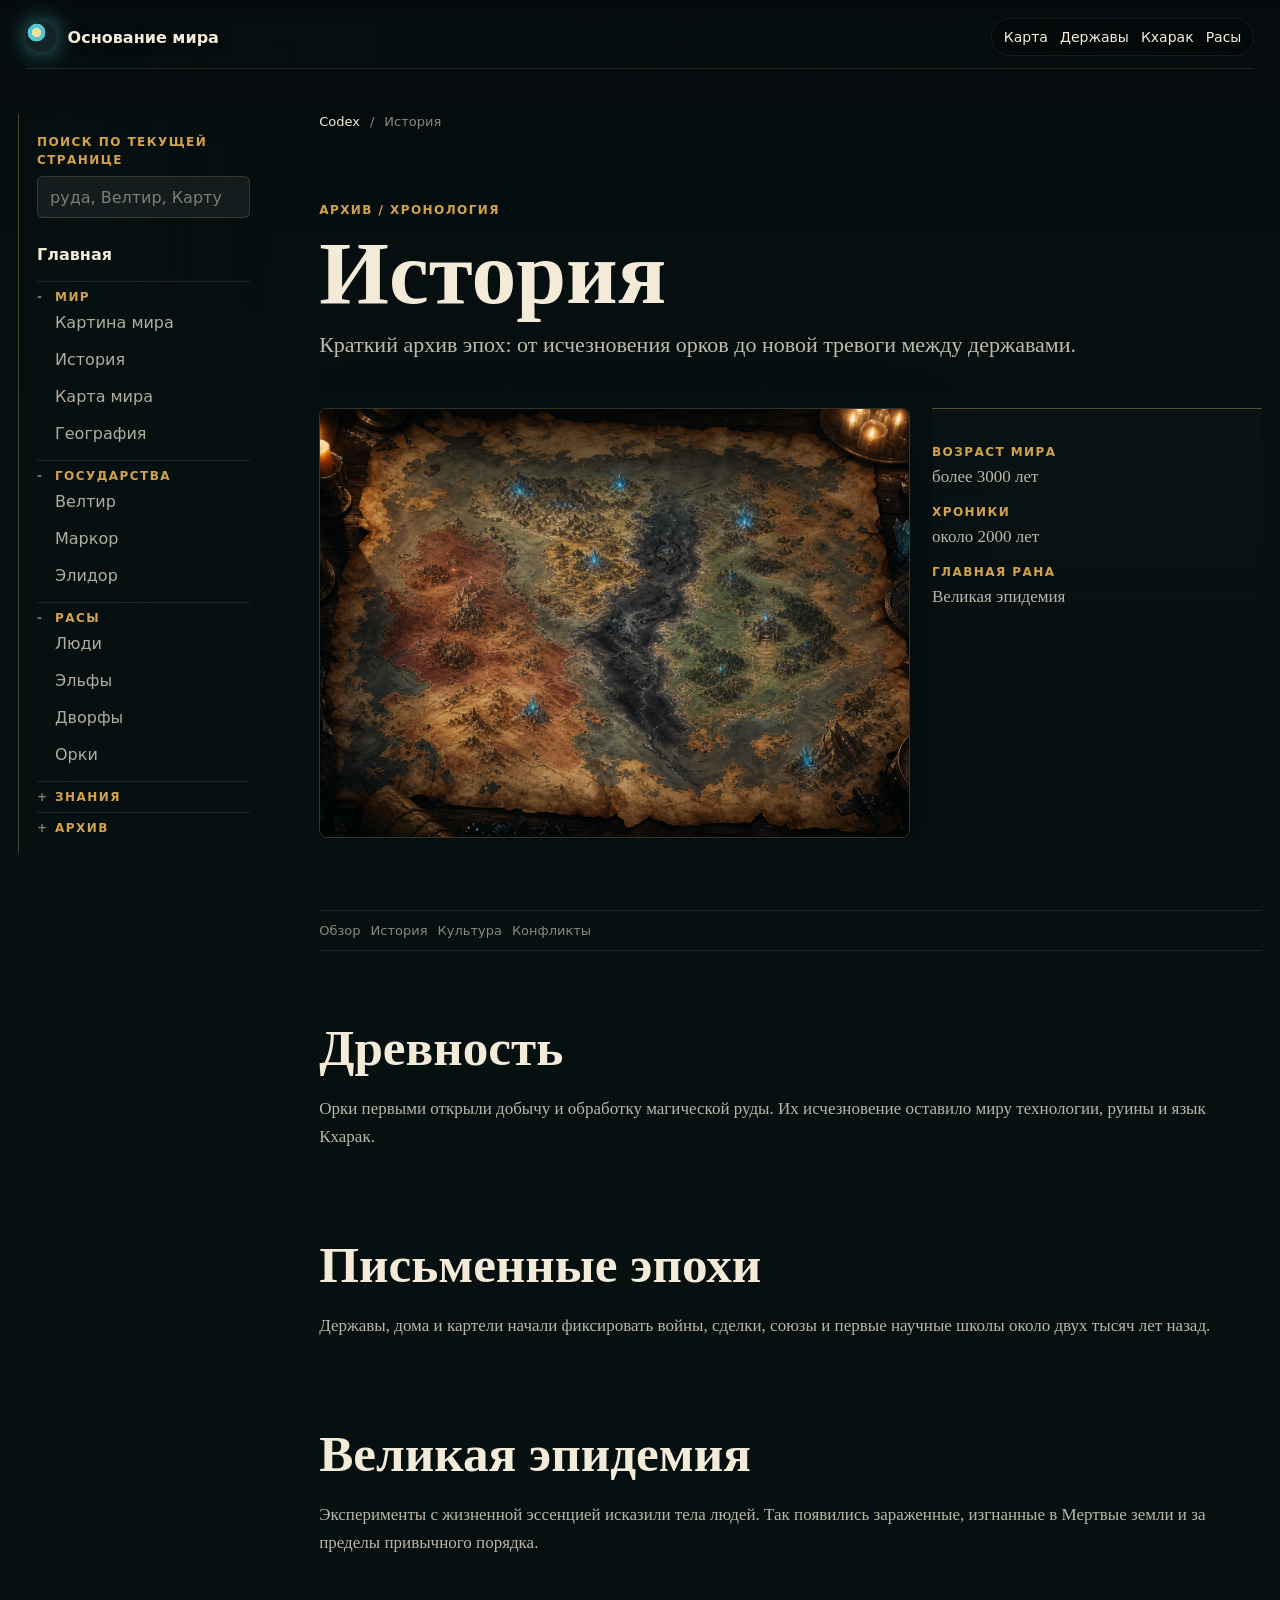
==== history.html @ fd7444ca "2 версия" ====
﻿<!doctype html>
<html lang="ru">
  <head>
    <meta charset="utf-8" />
    <meta name="viewport" content="width=device-width, initial-scale=1" />
    <title>История | Основание мира</title>
    <link rel="stylesheet" href="styles.css?v=8" />
  </head>
  <body class="article-page">
    <header class="article-top" id="top">
      <nav class="topbar article-topbar" aria-label="Главная навигация">
        <a class="brand" href="index.html#top" aria-label="Основание мира"><span class="brand-mark"></span><span>Основание мира</span></a>
        <div class="topbar-actions"><a href="index.html#atlas">Карта</a><a href="state-veltir.html">Державы</a><a href="kharak.html">Кхарак</a><a href="index.html#races">Расы</a></div>
      </nav>
    </header>
    <main class="page-layout article-layout">
      <aside class="sidebar" aria-label="Дерево Codex">
  <label class="search-label" for="wikiSearch">Поиск по текущей странице</label>
  <input id="wikiSearch" class="search" type="search" placeholder="руда, Велтир, Картур..." />
  <nav class="side-nav codex-tree">
    <a class="codex-home" href="index.html#top">Главная</a>
    <details open>
      <summary>Мир</summary>
      <a href="index.html#world">Картина мира</a>
      <a href="history.html">История</a>
      <a href="map.html">Карта мира</a>
      <a href="index.html#geography">География</a>
    </details>
    <details open>
      <summary>Государства</summary>
      <a href="state-veltir.html">Велтир</a>
      <a href="state-markor.html">Маркор</a>
      <a href="state-elidor.html">Элидор</a>
    </details>
    <details open>
      <summary>Расы</summary>
      <a href="race-human.html">Люди</a>
      <a href="race-elf.html">Эльфы</a>
      <a href="race-dwarf.html">Дворфы</a>
      <a href="race-orc.html">Орки</a>
    </details>
    <details>
      <summary>Знания</summary>
      <a href="magic.html">Магия</a>
      <a href="kharak.html">Язык Кхарак</a>
      <a href="kartur.html">Картур</a>
    </details>
    <details>
      <summary>Архив</summary>
      <a href="index.html#religion">Религия</a>
      <a href="index.html#tech">Технологии</a>
      <a href="index.html#rumors">Тайны мира</a>
    </details>
  </nav>
</aside>
      <article class="content codex-article searchable" data-search="История Краткий архив эпох: от исчезновения орков до новой тревоги между державами. Архив / Хронология">
        <nav class="breadcrumbs" aria-label="Хлебные крошки"><a href="index.html#top">Codex</a><span>/</span><span>История</span></nav>
        <section class="article-hero section-block" id="overview">
          <div class="article-heading">
            <p class="kicker">Архив / Хронология</p>
            <h1>История</h1>
            <p class="article-subtitle">Краткий архив эпох: от исчезновения орков до новой тревоги между державами.</p>
          </div>
          <img src="assets/hero-map.png" alt="История" />
          <aside class="article-facts" aria-label="Сводка">
            <dl><div><dt>Возраст мира</dt><dd>более 3000 лет</dd></div><div><dt>Хроники</dt><dd>около 2000 лет</dd></div><div><dt>Главная рана</dt><dd>Великая эпидемия</dd></div></dl>
          </aside>
        </section>
        <nav class="article-toc" aria-label="Содержание статьи">
          <a href="#overview">Обзор</a>
          <a href="#chronicle">История</a>
          <a href="#culture">Культура</a>
          <a href="#conflicts">Конфликты</a>
        </nav>
        <section class="section-block" id="chronicle"><h2>Древность</h2><p>Орки первыми открыли добычу и обработку магической руды. Их исчезновение оставило миру технологии, руины и язык Кхарак.</p></section><section class="section-block" id="culture"><h2>Письменные эпохи</h2><p>Державы, дома и картели начали фиксировать войны, сделки, союзы и первые научные школы около двух тысяч лет назад.</p></section><section class="section-block" id="conflicts"><h2>Великая эпидемия</h2><p>Эксперименты с жизненной эссенцией исказили тела людей. Так появились зараженные, изгнанные в Мертвые земли и за пределы привычного порядка.</p></section>
      </article>
    </main>
    <a class="back-top" href="#top" aria-label="Наверх">↑</a>
    <script src="script.js?v=8"></script>
  </body>
</html>
---- styles.css ----
﻿:root {
  --bg: #071011;
  --panel: rgba(12, 20, 21, 0.78);
  --panel-strong: rgba(18, 28, 29, 0.94);
  --ink: #f3ead8;
  --muted: #a9afa8;
  --line: rgba(226, 196, 139, 0.18);
  --gold: #d3a24c;
  --blue: #5fb7c8;
  --red: #9f3f35;
  --green: #3d7a65;
}

* { box-sizing: border-box; }

html { scroll-behavior: smooth; }

body {
  margin: 0;
  color: var(--ink);
  background:
    radial-gradient(circle at 80% 0%, rgba(95, 183, 200, 0.12), transparent 32%),
    radial-gradient(circle at 12% 20%, rgba(211, 162, 76, 0.12), transparent 28%),
    var(--bg);
  font-family: Georgia, "Times New Roman", serif;
}

a { color: inherit; text-decoration: none; }
button, input { font: inherit; }

.map-hero {
  min-height: 100vh;
  padding: 18px clamp(14px, 2vw, 28px) 28px;
  background: #050b0c;
  position: relative;
}

.topbar {
  position: absolute;
  inset: 18px clamp(14px, 2vw, 28px) auto;
  z-index: 20;
  display: flex;
  align-items: center;
  justify-content: space-between;
  gap: 20px;
  pointer-events: none;
}

.brand,
.topbar-actions {
  pointer-events: auto;
  display: flex;
  align-items: center;
  gap: 12px;
  font-family: system-ui, sans-serif;
}

.brand {
  font-weight: 850;
  text-shadow: 0 2px 12px #000;
}

.brand-mark {
  width: 30px;
  height: 30px;
  border-radius: 50%;
  background: radial-gradient(circle at 35% 35%, #f6df9f 0 16%, #52c6d4 17% 32%, #132326 33% 100%);
  box-shadow: 0 0 24px rgba(82, 198, 212, 0.65);
}

.topbar-actions {
  padding: 10px 12px;
  border: 1px solid rgba(255, 255, 255, 0.08);
  border-radius: 999px;
  background: rgba(0, 0, 0, 0.24);
  backdrop-filter: blur(14px);
  font-size: 14px;
}

.atlas-top {
  min-height: auto;
  padding-top: 58px;
}

.plain-map {
  display: block;
  width: 100%;
  height: auto;
  border-radius: 8px;
  border: 1px solid rgba(226, 196, 139, 0.22);
  box-shadow: inset 0 0 90px rgba(0, 0, 0, 0.75);
}

.page-layout {
  display: grid;
  grid-template-columns: 250px minmax(0, 1fr);
  gap: clamp(24px, 4vw, 70px);
  width: min(1500px, calc(100% - 36px));
  margin: 0 auto;
  padding: 48px 0 72px;
}

.sidebar {
  position: sticky;
  top: 18px;
  align-self: start;
  padding: 18px;
  border-left: 1px solid rgba(226, 196, 139, 0.28);
  background: linear-gradient(90deg, rgba(7, 16, 17, 0.88), rgba(7, 16, 17, 0.34));
  backdrop-filter: blur(12px);
  z-index: 10;
}

.search-label,
.kicker,
.faction-name,
dt {
  color: var(--gold);
  font-family: system-ui, sans-serif;
  font-size: 12px;
  font-weight: 850;
  letter-spacing: 0.12em;
  text-transform: uppercase;
}

.search {
  width: 100%;
  height: 42px;
  margin: 8px 0 18px;
  padding: 0 12px;
  border: 1px solid rgba(226, 196, 139, 0.18);
  border-radius: 6px;
  background: rgba(255, 255, 255, 0.06);
  color: var(--ink);
  font-family: system-ui, sans-serif;
}

.search::placeholder { color: rgba(243, 234, 216, 0.48); }

.side-nav {
  display: grid;
  gap: 4px;
  font-family: system-ui, sans-serif;
}

.codex-tree {
  gap: 8px;
}

.codex-tree details {
  border-top: 1px solid rgba(226, 196, 139, 0.12);
  padding-top: 8px;
}

.codex-tree summary {
  cursor: pointer;
  color: var(--gold);
  font-size: 12px;
  font-weight: 850;
  letter-spacing: 0.12em;
  list-style: none;
  text-transform: uppercase;
}

.codex-tree summary::-webkit-details-marker { display: none; }

.codex-tree summary::before {
  content: "+";
  display: inline-block;
  width: 18px;
  color: rgba(243, 234, 216, 0.5);
}

.codex-tree details[open] summary::before { content: "-"; }

.codex-tree a {
  display: block;
  margin-left: 18px;
}

.codex-tree .codex-home {
  margin-left: 0;
  color: var(--ink);
  font-weight: 750;
}

.codex-link {
  color: #f1c46d;
  border-bottom: 1px solid rgba(211, 162, 76, 0.38);
}

.side-nav a {
  padding: 9px 0;
  color: rgba(243, 234, 216, 0.72);
}

.side-nav a:hover,
.side-nav a.active {
  color: var(--ink);
}

.content {
  display: grid;
  gap: 72px;
  min-width: 0;
}

.section-block {
  scroll-margin-top: 24px;
  min-width: 0;
  overflow: hidden;
}

.section-block.is-hidden {
  display: none;
}

h2, h3, p { margin-top: 0; }

h2 {
  margin-bottom: 22px;
  font-size: clamp(38px, 5vw, 76px);
  line-height: 0.98;
  letter-spacing: 0;
}

h3 {
  margin-bottom: 10px;
  font-size: 26px;
  line-height: 1.1;
}

p, dd {
  color: rgba(243, 234, 216, 0.76);
  font-size: 17px;
  line-height: 1.65;
}

.lead-grid,
.split {
  display: grid;
  grid-template-columns: repeat(3, minmax(0, 1fr));
  gap: 18px;
}

.split { grid-template-columns: minmax(0, 1.1fr) minmax(280px, 0.9fr); }

.lead-grid article,
.rules-list article,
.note-panel,
.roots-grid span {
  border-top: 1px solid var(--line);
  padding-top: 16px;
}

.h-scroll {
  display: grid;
  grid-auto-flow: column;
  grid-auto-columns: 100%;
  gap: 18px;
  overflow-x: auto;
  overscroll-behavior-inline: contain;
  scroll-snap-type: x mandatory;
  padding: 0 0 16px;
  cursor: grab;
  user-select: none;
}

.h-scroll.is-dragging {
  cursor: grabbing;
  scroll-snap-type: none;
}

.scroll-frame {
  position: relative;
  min-width: 0;
}

.scroll-arrow {
  width: 28px;
  height: calc(100% - 22px);
  min-height: 260px;
  border: 0;
  border-radius: 8px;
  background: linear-gradient(180deg, rgba(211, 162, 76, 0.2), rgba(211, 162, 76, 0.72), rgba(211, 162, 76, 0.2));
  cursor: pointer;
  position: absolute;
  top: 0;
  z-index: 5;
  opacity: 0.72;
}

.scroll-arrow:hover {
  opacity: 1;
}

.scroll-arrow::before {
  content: "";
  width: 12px;
  height: 12px;
  border-top: 3px solid #fff1cc;
  border-left: 3px solid #fff1cc;
  position: absolute;
  top: 50%;
  left: 50%;
}

.scroll-arrow-left {
  left: -14px;
}

.scroll-arrow-left::before {
  transform: translate(-35%, -50%) rotate(-45deg);
}

.scroll-arrow-right {
  right: -14px;
}

.scroll-arrow-right::before {
  transform: translate(-65%, -50%) rotate(135deg);
}

.h-scroll::-webkit-scrollbar { height: 10px; }
.h-scroll::-webkit-scrollbar-track { background: rgba(255,255,255,.06); border-radius: 999px; }
.h-scroll::-webkit-scrollbar-thumb { background: rgba(211,162,76,.55); border-radius: 999px; }

.faction-slide {
  min-height: 560px;
  scroll-snap-align: start;
  border: 1px solid var(--line);
  border-radius: 8px;
  overflow: hidden;
  background: var(--panel);
  display: grid;
  grid-template-rows: minmax(320px, 1fr) auto;
}

.faction-slide img {
  width: 100%;
  height: 100%;
  min-height: 320px;
  object-fit: fill;
}

.slide-copy {
  padding: 24px;
}

dl {
  display: grid;
  grid-template-columns: repeat(2, minmax(0, 1fr));
  gap: 14px;
  margin: 18px 0 0;
}

dd { margin: 4px 0 0; }

.roots-grid {
  display: grid;
  grid-template-columns: repeat(2, minmax(0, 1fr));
  gap: 12px;
}

.roots-grid span {
  color: rgba(243, 234, 216, 0.74);
  font-family: system-ui, sans-serif;
}

.roots-grid b {
  display: inline-block;
  min-width: 42px;
  color: var(--gold);
}

.rules-list,
.timeline {
  display: grid;
  gap: 18px;
}

.warning { color: #e1a098; font-weight: 700; }

.timeline article {
  padding-left: 24px;
  border-left: 2px solid rgba(211, 162, 76, 0.38);
}

.timeline span {
  color: var(--gold);
  font-family: system-ui, sans-serif;
  font-size: 13px;
  font-weight: 850;
}

.race-strip {
  grid-auto-columns: 100%;
}

.race-strip article {
  min-height: 620px;
  scroll-snap-align: start;
  border: 1px solid var(--line);
  border-radius: 8px;
  background:
    linear-gradient(90deg, rgba(6, 12, 13, 0.04), rgba(6, 12, 13, 0.22)),
    var(--race-image) center / 100% 100% no-repeat,
    rgba(10, 16, 17, 0.92);
  overflow: hidden;
  position: relative;
}

.race-strip article::after {
  content: "";
  position: absolute;
  inset: 0;
  background:
    linear-gradient(90deg, transparent 0 50%, rgba(7, 16, 17, 0.32) 60%, rgba(7, 16, 17, 0.86) 100%),
    linear-gradient(0deg, rgba(0,0,0,.42), transparent 48%, rgba(0,0,0,.2));
  pointer-events: none;
}

.race-strip div {
  width: min(44%, 520px);
  min-height: 620px;
  margin-left: auto;
  padding: clamp(28px, 5vw, 54px);
  display: flex;
  flex-direction: column;
  justify-content: center;
  position: relative;
  z-index: 2;
  text-shadow: 0 2px 8px #000, 0 0 1px #000;
}

.footer {
  width: min(1500px, calc(100% - 36px));
  margin: 0 auto 34px;
  display: flex;
  justify-content: space-between;
  color: rgba(243, 234, 216, 0.52);
  font-family: system-ui, sans-serif;
}

@media (max-width: 980px) {
  .atlas-top {
    min-height: auto;
  }

  .topbar-actions,
  .unused {
    display: none;
  }

  .page-layout {
    grid-template-columns: 1fr;
    padding-top: 28px;
  }

  .sidebar {
    position: relative;
    top: auto;
    border-left: 0;
    border-top: 1px solid rgba(226, 196, 139, 0.28);
  }

  .side-nav {
    grid-template-columns: repeat(3, minmax(0, 1fr));
  }

  .lead-grid,
  .split {
    grid-template-columns: 1fr;
  }
}

@media (max-width: 560px) {
  .map-hero {
    padding: 12px;
  }

  .atlas-top {
    height: 70vh;
    min-height: 440px;
    padding-top: 48px;
  }

  .page-layout {
    width: min(100% - 24px, 1500px);
  }

  .side-nav {
    grid-template-columns: repeat(2, minmax(0, 1fr));
  }

  h2 {
    font-size: 38px;
  }

  .faction-slide {
    min-height: auto;
  }

  .race-strip article {
    min-height: 520px;
    background-size: cover;
    background-position: center;
  }

  .race-strip div {
    width: 100%;
    min-height: 520px;
    justify-content: end;
    background: linear-gradient(0deg, rgba(7, 16, 17, 0.86), transparent 68%);
  }

  .scroll-arrow {
    width: 18px;
    min-height: 220px;
  }

  dl {
    grid-template-columns: 1fr;
  }
}

.article-page {
  background:
    linear-gradient(180deg, rgba(5, 11, 12, 0.95), rgba(7, 16, 17, 1) 420px),
    var(--bg);
}

.article-top {
  min-height: 86px;
  position: relative;
}

.article-topbar {
  position: fixed;
  background: linear-gradient(90deg, rgba(7, 16, 17, 0.86), rgba(7, 16, 17, 0.28));
  backdrop-filter: blur(14px);
  border-bottom: 1px solid rgba(226, 196, 139, 0.12);
  padding-bottom: 12px;
}

.article-layout {
  padding-top: 28px;
}

.breadcrumbs,
.article-toc {
  display: flex;
  flex-wrap: wrap;
  gap: 10px;
  align-items: center;
  color: rgba(243, 234, 216, 0.56);
  font-family: system-ui, sans-serif;
  font-size: 13px;
}

.breadcrumbs a,
.article-toc a:hover {
  color: var(--ink);
}

.article-hero {
  display: grid;
  grid-template-columns: minmax(0, 1fr) 330px;
  gap: 22px;
  align-items: start;
}

.article-heading {
  grid-column: 1 / -1;
}

.article-heading h1 {
  margin: 0 0 14px;
  font-size: clamp(54px, 7vw, 112px);
  line-height: 0.9;
  letter-spacing: 0;
}

.article-subtitle {
  max-width: 760px;
  font-size: 22px;
  color: rgba(243, 234, 216, 0.78);
}

.article-hero img {
  width: 100%;
  min-height: 430px;
  max-height: 680px;
  object-fit: cover;
  border: 1px solid rgba(226, 196, 139, 0.2);
  border-radius: 8px;
  box-shadow: 0 28px 70px rgba(0, 0, 0, 0.38);
}

.article-facts {
  position: sticky;
  top: 104px;
  border-top: 1px solid rgba(226, 196, 139, 0.34);
  padding: 18px 0 0;
  background: linear-gradient(180deg, rgba(12, 20, 21, 0.64), rgba(12, 20, 21, 0.16));
}

.article-facts dl {
  grid-template-columns: 1fr;
}

.article-toc {
  position: sticky;
  top: 78px;
  z-index: 8;
  padding: 12px 0;
  border-top: 1px solid rgba(226, 196, 139, 0.12);
  border-bottom: 1px solid rgba(226, 196, 139, 0.12);
  background: rgba(7, 16, 17, 0.88);
  backdrop-filter: blur(12px);
}

.codex-article h2 {
  font-size: clamp(34px, 4vw, 58px);
}

.root-codex {
  margin-top: 12px;
}

.back-top {
  position: fixed;
  right: 22px;
  bottom: 22px;
  width: 42px;
  height: 42px;
  display: grid;
  place-items: center;
  border: 1px solid rgba(226, 196, 139, 0.28);
  border-radius: 50%;
  background: rgba(7, 16, 17, 0.84);
  color: var(--ink);
  font-family: system-ui, sans-serif;
  opacity: 0;
  pointer-events: none;
  transform: translateY(10px);
  transition: opacity .2s ease, transform .2s ease;
}

.back-top.is-visible {
  opacity: 1;
  pointer-events: auto;
  transform: translateY(0);
}

@media (max-width: 980px) {
  .article-hero {
    grid-template-columns: 1fr;
  }

  .article-facts,
  .article-toc {
    position: relative;
    top: auto;
  }
}
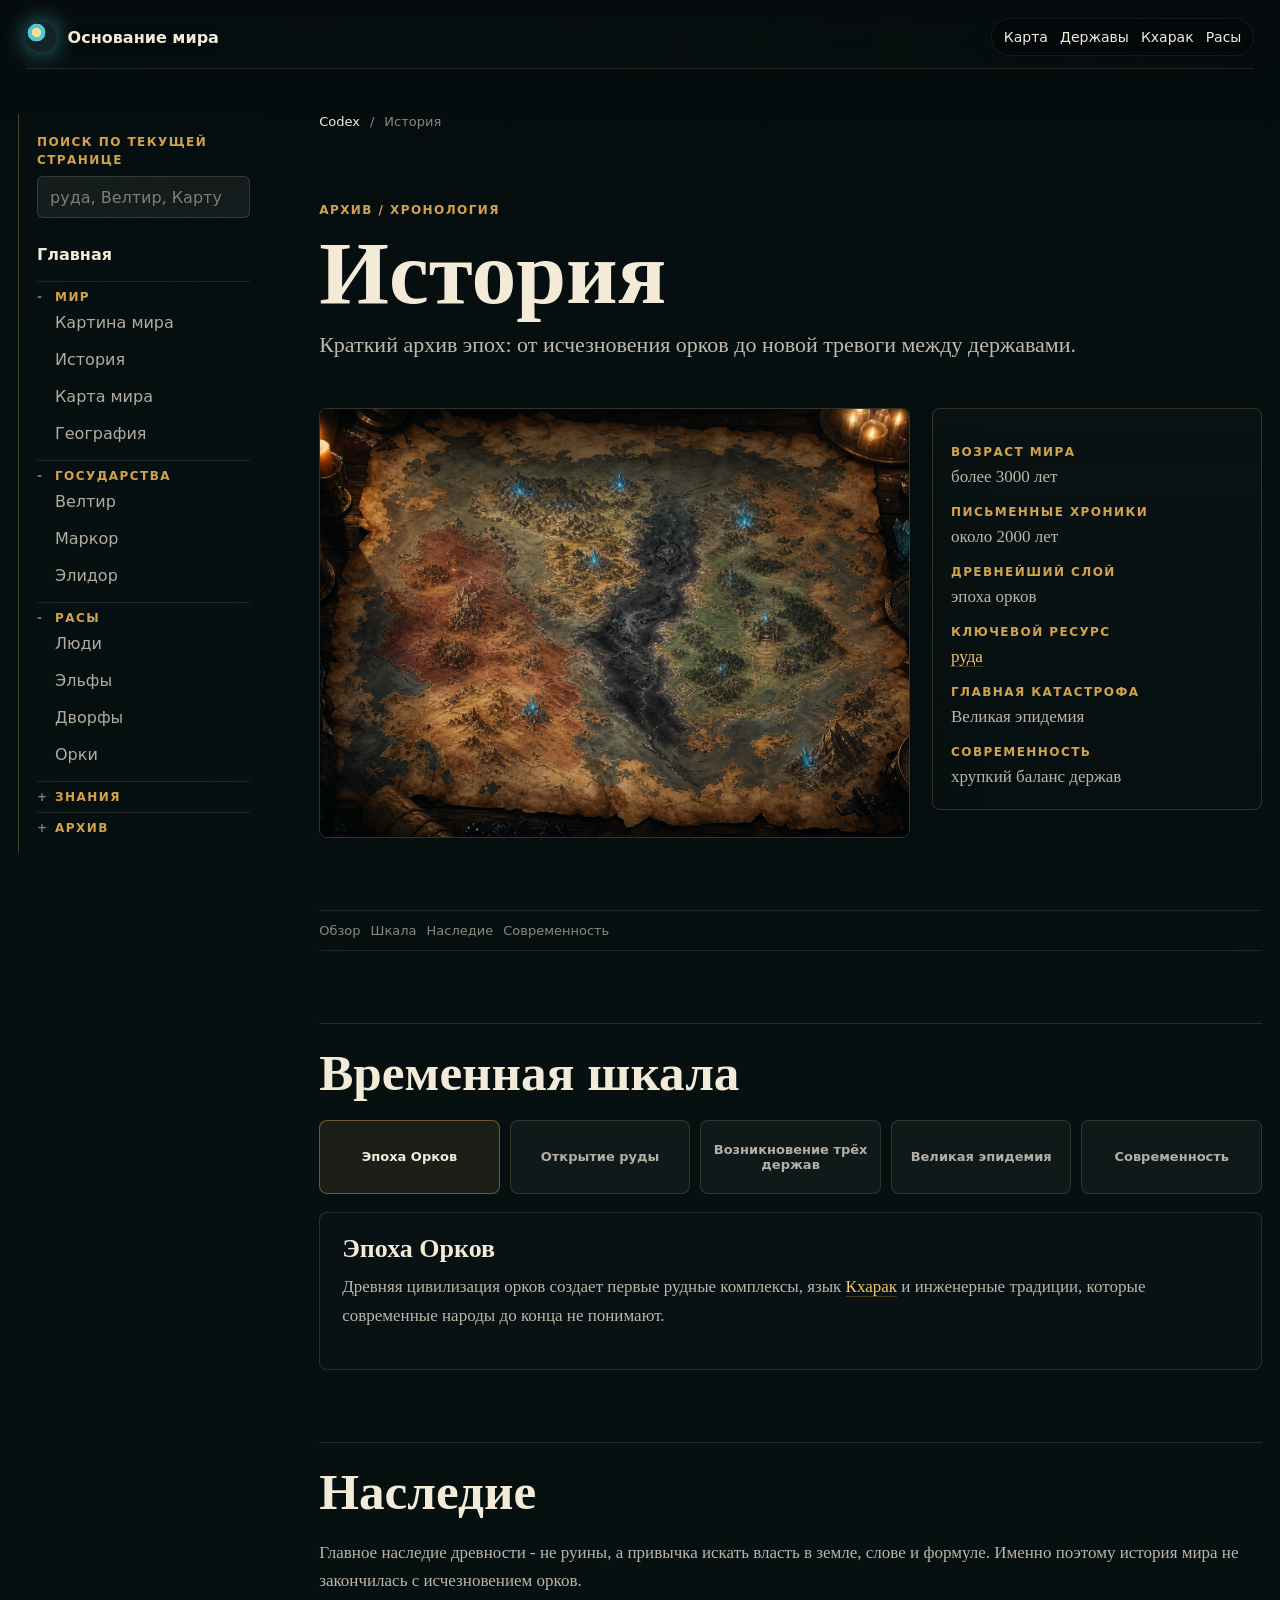
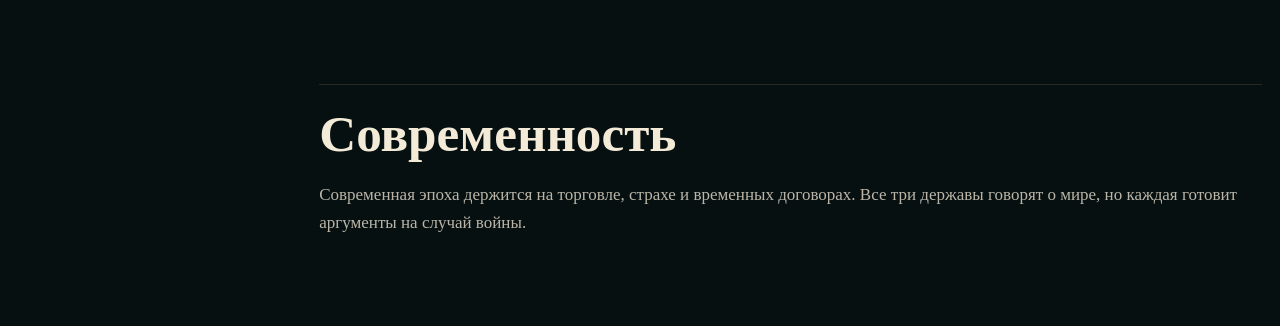
==== commit 32e74295: "3" ====
--- a/history.html
+++ b/history.html
@@ -4,7 +4,7 @@
     <meta charset="utf-8" />
     <meta name="viewport" content="width=device-width, initial-scale=1" />
     <title>История | Основание мира</title>
-    <link rel="stylesheet" href="styles.css?v=8" />
+    <link rel="stylesheet" href="styles.css?v=9" />
   </head>
   <body class="article-page">
     <header class="article-top" id="top">
@@ -62,20 +62,12 @@
             <p class="article-subtitle">Краткий архив эпох: от исчезновения орков до новой тревоги между державами.</p>
           </div>
           <img src="assets/hero-map.png" alt="История" />
-          <aside class="article-facts" aria-label="Сводка">
-            <dl><div><dt>Возраст мира</dt><dd>более 3000 лет</dd></div><div><dt>Хроники</dt><dd>около 2000 лет</dd></div><div><dt>Главная рана</dt><dd>Великая эпидемия</dd></div></dl>
-          </aside>
+          <aside class='article-facts codex-infobox' aria-label='Сводка'><dl><div><dt>Возраст мира</dt><dd>более 3000 лет</dd></div><div><dt>Письменные хроники</dt><dd>около 2000 лет</dd></div><div><dt>Древнейший слой</dt><dd>эпоха орков</dd></div><div><dt>Ключевой ресурс</dt><dd>руда</dd></div><div><dt>Главная катастрофа</dt><dd>Великая эпидемия</dd></div><div><dt>Современность</dt><dd>хрупкий баланс держав</dd></div></dl></aside>
         </section>
-        <nav class="article-toc" aria-label="Содержание статьи">
-          <a href="#overview">Обзор</a>
-          <a href="#chronicle">История</a>
-          <a href="#culture">Культура</a>
-          <a href="#conflicts">Конфликты</a>
-        </nav>
-        <section class="section-block" id="chronicle"><h2>Древность</h2><p>Орки первыми открыли добычу и обработку магической руды. Их исчезновение оставило миру технологии, руины и язык Кхарак.</p></section><section class="section-block" id="culture"><h2>Письменные эпохи</h2><p>Державы, дома и картели начали фиксировать войны, сделки, союзы и первые научные школы около двух тысяч лет назад.</p></section><section class="section-block" id="conflicts"><h2>Великая эпидемия</h2><p>Эксперименты с жизненной эссенцией исказили тела людей. Так появились зараженные, изгнанные в Мертвые земли и за пределы привычного порядка.</p></section>
-      </article>
+        <nav class='article-toc' aria-label='Содержание статьи'><a href="#overview">Обзор</a><a href="#timeline">Шкала</a><a href="#legacy">Наследие</a><a href="#modern">Современность</a></nav><section class='section-block codex-section' id='timeline'><h2>Временная шкала</h2><div class="era-timeline" role="list"><button class="era-step is-active" type="button" data-era="era-orcs"><span>Эпоха Орков</span></button><button class="era-step" type="button" data-era="era-ore"><span>Открытие руды</span></button><button class="era-step" type="button" data-era="era-states"><span>Возникновение трёх держав</span></button><button class="era-step" type="button" data-era="era-plague"><span>Великая эпидемия</span></button><button class="era-step" type="button" data-era="era-now"><span>Современность</span></button></div><div class="era-panels"><article id="era-orcs" class="era-panel is-active"><h3>Эпоха Орков</h3><p>Древняя цивилизация орков создает первые рудные комплексы, язык Кхарак и инженерные традиции, которые современные народы до конца не понимают.</p></article><article id="era-ore" class="era-panel"><h3>Открытие руды</h3><p>Руда перестает быть странным минералом и становится источником магии, власти, лечения, оружия и будущих войн.</p></article><article id="era-states" class="era-panel"><h3>Возникновение трёх держав</h3><p>Велтир, Маркор и Элидор превращают разные ответы на один ресурс в три политические философии: порядок, сделка и знание.</p></article><article id="era-plague" class="era-panel"><h3>Великая эпидемия</h3><p>Эксперименты с эссенцией и телом приводят к появлению зараженных и страху перед школами, которые меняют саму природу жизни.</p></article><article id="era-now" class="era-panel"><h3>Современность</h3><p>Мир красив, богат и тревожен. Торговля продолжается, но каждая держава готовится к моменту, когда старый баланс рухнет.</p></article></div></section><section class='section-block codex-section' id='legacy'><h2>Наследие</h2><p>Главное наследие древности - не руины, а привычка искать власть в земле, слове и формуле. Именно поэтому история мира не закончилась с исчезновением орков.</p></section><section class='section-block codex-section' id='modern'><h2>Современность</h2><p>Современная эпоха держится на торговле, страхе и временных договорах. Все три державы говорят о мире, но каждая готовит аргументы на случай войны.</p></section></article>
     </main>
     <a class="back-top" href="#top" aria-label="Наверх">↑</a>
-    <script src="script.js?v=8"></script>
+    <script src="script.js?v=9"></script>
   </body>
 </html>
+
--- a/styles.css
+++ b/styles.css
@@ -664,3 +664,142 @@
     top: auto;
   }
 }
+
+.codex-section {
+  border-top: 1px solid rgba(226, 196, 139, 0.14);
+  padding-top: 24px;
+}
+
+.codex-infobox {
+  padding: 18px;
+  border: 1px solid rgba(226, 196, 139, 0.18);
+  border-radius: 8px;
+}
+
+.read-more {
+  display: inline-flex;
+  width: fit-content;
+  margin-top: 14px;
+  padding: 9px 12px;
+  border: 1px solid rgba(226, 196, 139, 0.28);
+  border-radius: 6px;
+  color: var(--ink);
+  font-family: system-ui, sans-serif;
+  font-size: 13px;
+  font-weight: 800;
+  background: rgba(211, 162, 76, 0.08);
+}
+
+.read-more:hover {
+  background: rgba(211, 162, 76, 0.16);
+}
+
+.dictionary-grid {
+  display: grid;
+  grid-template-columns: repeat(2, minmax(0, 1fr));
+  gap: 18px;
+}
+
+.root-card {
+  padding: 18px;
+  border: 1px solid rgba(226, 196, 139, 0.16);
+  border-radius: 8px;
+  background: linear-gradient(180deg, rgba(12, 20, 21, 0.7), rgba(12, 20, 21, 0.28));
+}
+
+.root-card h3 {
+  font-size: 24px;
+}
+
+.era-timeline {
+  display: grid;
+  grid-template-columns: repeat(5, minmax(0, 1fr));
+  gap: 10px;
+  margin-bottom: 18px;
+}
+
+.era-step {
+  min-height: 74px;
+  border: 1px solid rgba(226, 196, 139, 0.16);
+  border-radius: 8px;
+  color: rgba(243, 234, 216, 0.72);
+  background: rgba(255, 255, 255, 0.04);
+  cursor: pointer;
+  font-family: system-ui, sans-serif;
+  font-size: 13px;
+  font-weight: 800;
+}
+
+.era-step:hover,
+.era-step.is-active {
+  color: var(--ink);
+  border-color: rgba(211, 162, 76, 0.44);
+  background: rgba(211, 162, 76, 0.1);
+}
+
+.era-panel {
+  display: none;
+  padding: 22px;
+  border: 1px solid rgba(226, 196, 139, 0.16);
+  border-radius: 8px;
+  background: rgba(12, 20, 21, 0.58);
+}
+
+.era-panel.is-active {
+  display: block;
+}
+
+.map-interactive {
+  position: relative;
+}
+
+.map-zone {
+  position: absolute;
+  display: grid;
+  place-items: center;
+  border: 1px solid transparent;
+  border-radius: 12px;
+  color: transparent;
+  transition: background .18s ease, border-color .18s ease, color .18s ease, box-shadow .18s ease;
+}
+
+.map-zone span {
+  padding: 8px 12px;
+  border-radius: 999px;
+  background: rgba(7, 16, 17, 0.76);
+  color: inherit;
+  font-family: system-ui, sans-serif;
+  font-size: 13px;
+  font-weight: 850;
+  letter-spacing: .08em;
+  text-transform: uppercase;
+}
+
+.map-zone:hover,
+.map-zone:focus-visible {
+  color: var(--ink);
+  border-color: rgba(226, 196, 139, 0.48);
+  background: rgba(211, 162, 76, 0.08);
+  box-shadow: inset 0 0 38px rgba(211, 162, 76, 0.12);
+  outline: none;
+}
+
+.zone-markor { left: 6%; top: 7%; width: 38%; height: 44%; }
+.zone-veltir { left: 55%; top: 8%; width: 39%; height: 42%; }
+.zone-elidor { left: 36%; top: 58%; width: 38%; height: 31%; }
+
+.auto-linked {
+  color: #f1c46d;
+  border-bottom: 1px solid rgba(211, 162, 76, 0.28);
+}
+
+@media (max-width: 760px) {
+  .dictionary-grid,
+  .era-timeline {
+    grid-template-columns: 1fr;
+  }
+
+  .map-zone span {
+    display: none;
+  }
+}
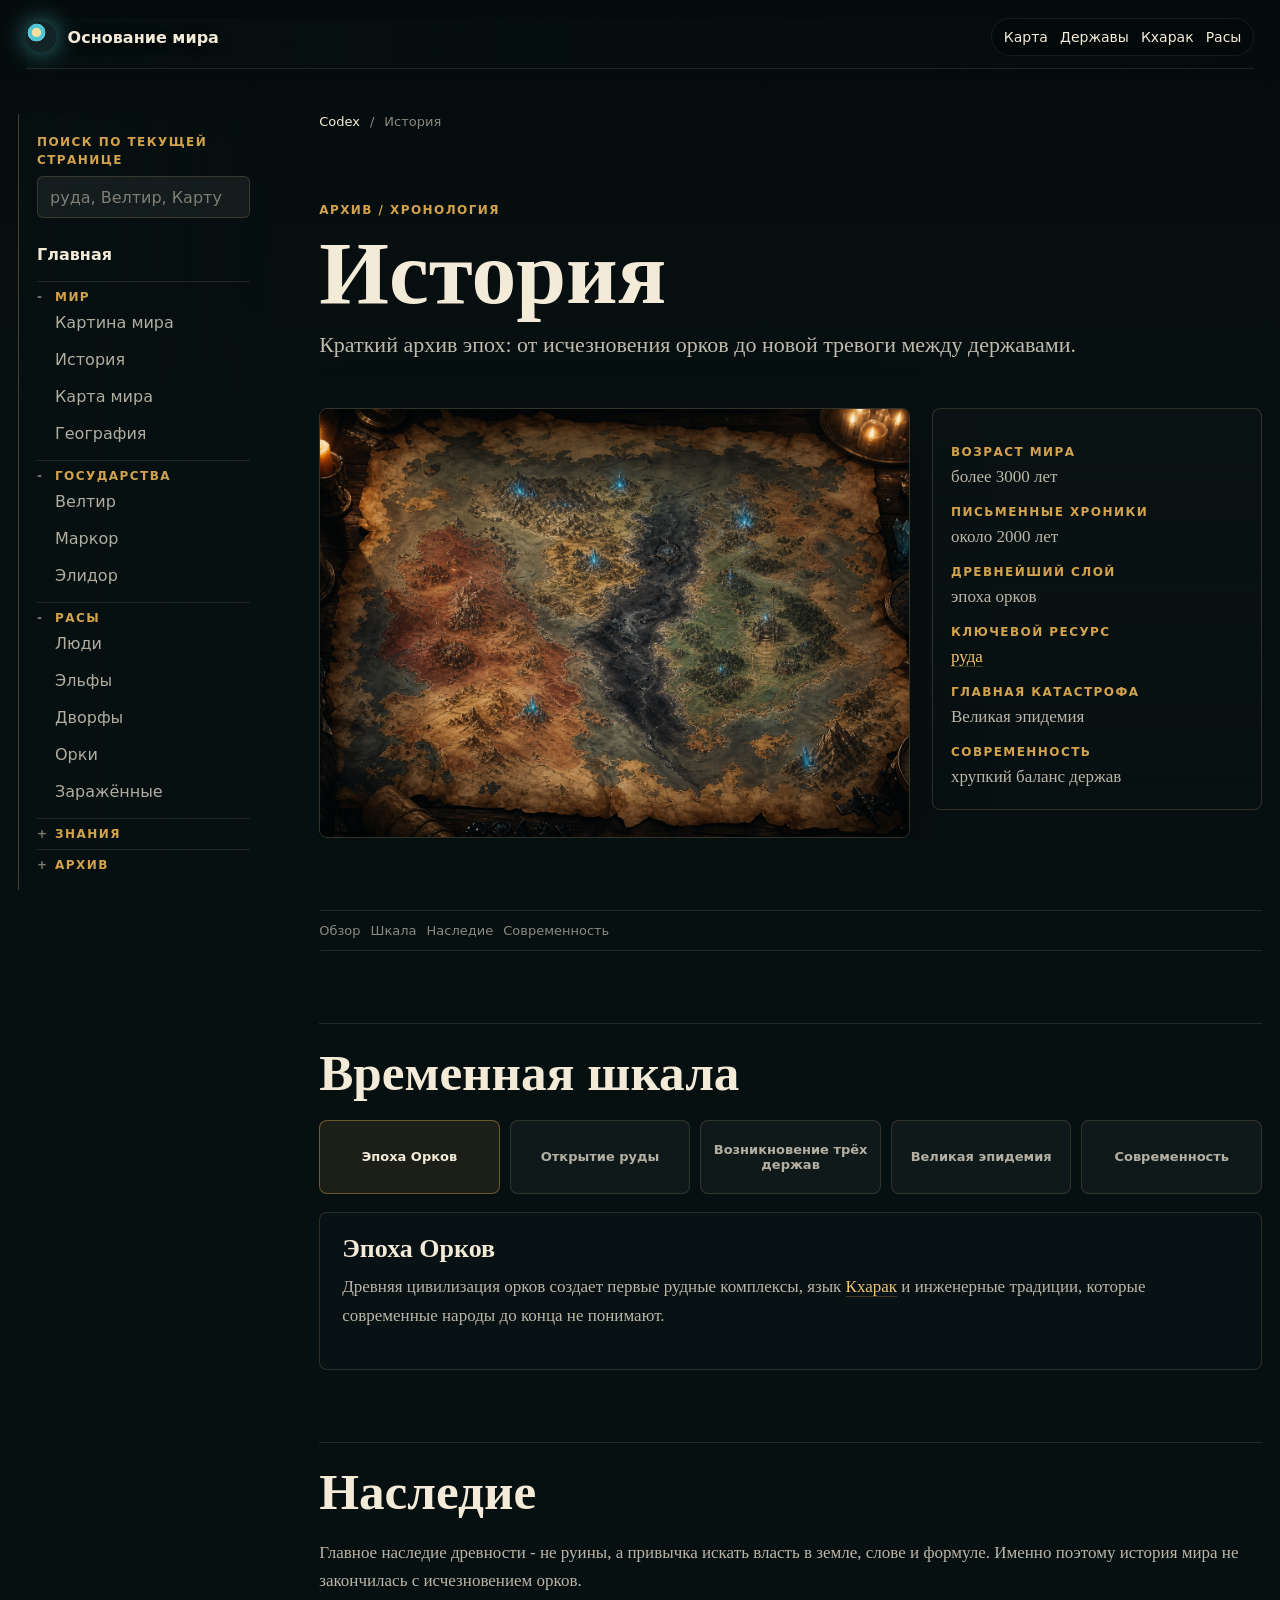
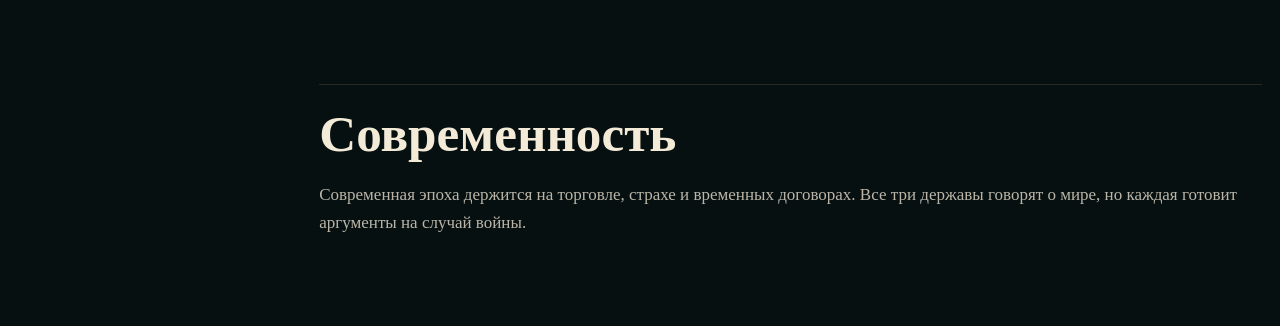
==== commit 335709d5: "новые расы" ====
--- a/history.html
+++ b/history.html
@@ -4,7 +4,7 @@
     <meta charset="utf-8" />
     <meta name="viewport" content="width=device-width, initial-scale=1" />
     <title>История | Основание мира</title>
-    <link rel="stylesheet" href="styles.css?v=9" />
+    <link rel="stylesheet" href="styles.css?v=10" />
   </head>
   <body class="article-page">
     <header class="article-top" id="top">
@@ -37,7 +37,7 @@
       <a href="race-human.html">Люди</a>
       <a href="race-elf.html">Эльфы</a>
       <a href="race-dwarf.html">Дворфы</a>
-      <a href="race-orc.html">Орки</a>
+      <a href="race-orc.html">Орки</a><a href="race-infected.html">Заражённые</a>
     </details>
     <details>
       <summary>Знания</summary>
@@ -67,7 +67,8 @@
         <nav class='article-toc' aria-label='Содержание статьи'><a href="#overview">Обзор</a><a href="#timeline">Шкала</a><a href="#legacy">Наследие</a><a href="#modern">Современность</a></nav><section class='section-block codex-section' id='timeline'><h2>Временная шкала</h2><div class="era-timeline" role="list"><button class="era-step is-active" type="button" data-era="era-orcs"><span>Эпоха Орков</span></button><button class="era-step" type="button" data-era="era-ore"><span>Открытие руды</span></button><button class="era-step" type="button" data-era="era-states"><span>Возникновение трёх держав</span></button><button class="era-step" type="button" data-era="era-plague"><span>Великая эпидемия</span></button><button class="era-step" type="button" data-era="era-now"><span>Современность</span></button></div><div class="era-panels"><article id="era-orcs" class="era-panel is-active"><h3>Эпоха Орков</h3><p>Древняя цивилизация орков создает первые рудные комплексы, язык Кхарак и инженерные традиции, которые современные народы до конца не понимают.</p></article><article id="era-ore" class="era-panel"><h3>Открытие руды</h3><p>Руда перестает быть странным минералом и становится источником магии, власти, лечения, оружия и будущих войн.</p></article><article id="era-states" class="era-panel"><h3>Возникновение трёх держав</h3><p>Велтир, Маркор и Элидор превращают разные ответы на один ресурс в три политические философии: порядок, сделка и знание.</p></article><article id="era-plague" class="era-panel"><h3>Великая эпидемия</h3><p>Эксперименты с эссенцией и телом приводят к появлению зараженных и страху перед школами, которые меняют саму природу жизни.</p></article><article id="era-now" class="era-panel"><h3>Современность</h3><p>Мир красив, богат и тревожен. Торговля продолжается, но каждая держава готовится к моменту, когда старый баланс рухнет.</p></article></div></section><section class='section-block codex-section' id='legacy'><h2>Наследие</h2><p>Главное наследие древности - не руины, а привычка искать власть в земле, слове и формуле. Именно поэтому история мира не закончилась с исчезновением орков.</p></section><section class='section-block codex-section' id='modern'><h2>Современность</h2><p>Современная эпоха держится на торговле, страхе и временных договорах. Все три державы говорят о мире, но каждая готовит аргументы на случай войны.</p></section></article>
     </main>
     <a class="back-top" href="#top" aria-label="Наверх">↑</a>
-    <script src="script.js?v=9"></script>
+    <script src="script.js?v=10"></script>
   </body>
 </html>
 
+
--- a/styles.css
+++ b/styles.css
@@ -803,3 +803,44 @@
     display: none;
   }
 }
+
+.codex-figure {
+  margin: 18px 0 0;
+  border: 1px solid rgba(226, 196, 139, 0.16);
+  border-radius: 8px;
+  overflow: hidden;
+  background: rgba(12, 20, 21, 0.58);
+}
+
+.codex-figure img {
+  display: block;
+  width: 100%;
+  height: auto;
+}
+
+.codex-figure figcaption {
+  padding: 14px 16px;
+  color: rgba(243, 234, 216, 0.68);
+  font-family: system-ui, sans-serif;
+  font-size: 14px;
+  line-height: 1.55;
+  border-top: 1px solid rgba(226, 196, 139, 0.12);
+}
+
+.relations-grid {
+  display: grid;
+  grid-template-columns: repeat(2, minmax(0, 1fr));
+  gap: 16px;
+  margin-top: 18px;
+}
+
+.relations-grid article {
+  padding-top: 16px;
+  border-top: 1px solid rgba(226, 196, 139, 0.16);
+}
+
+@media (max-width: 760px) {
+  .relations-grid {
+    grid-template-columns: 1fr;
+  }
+}
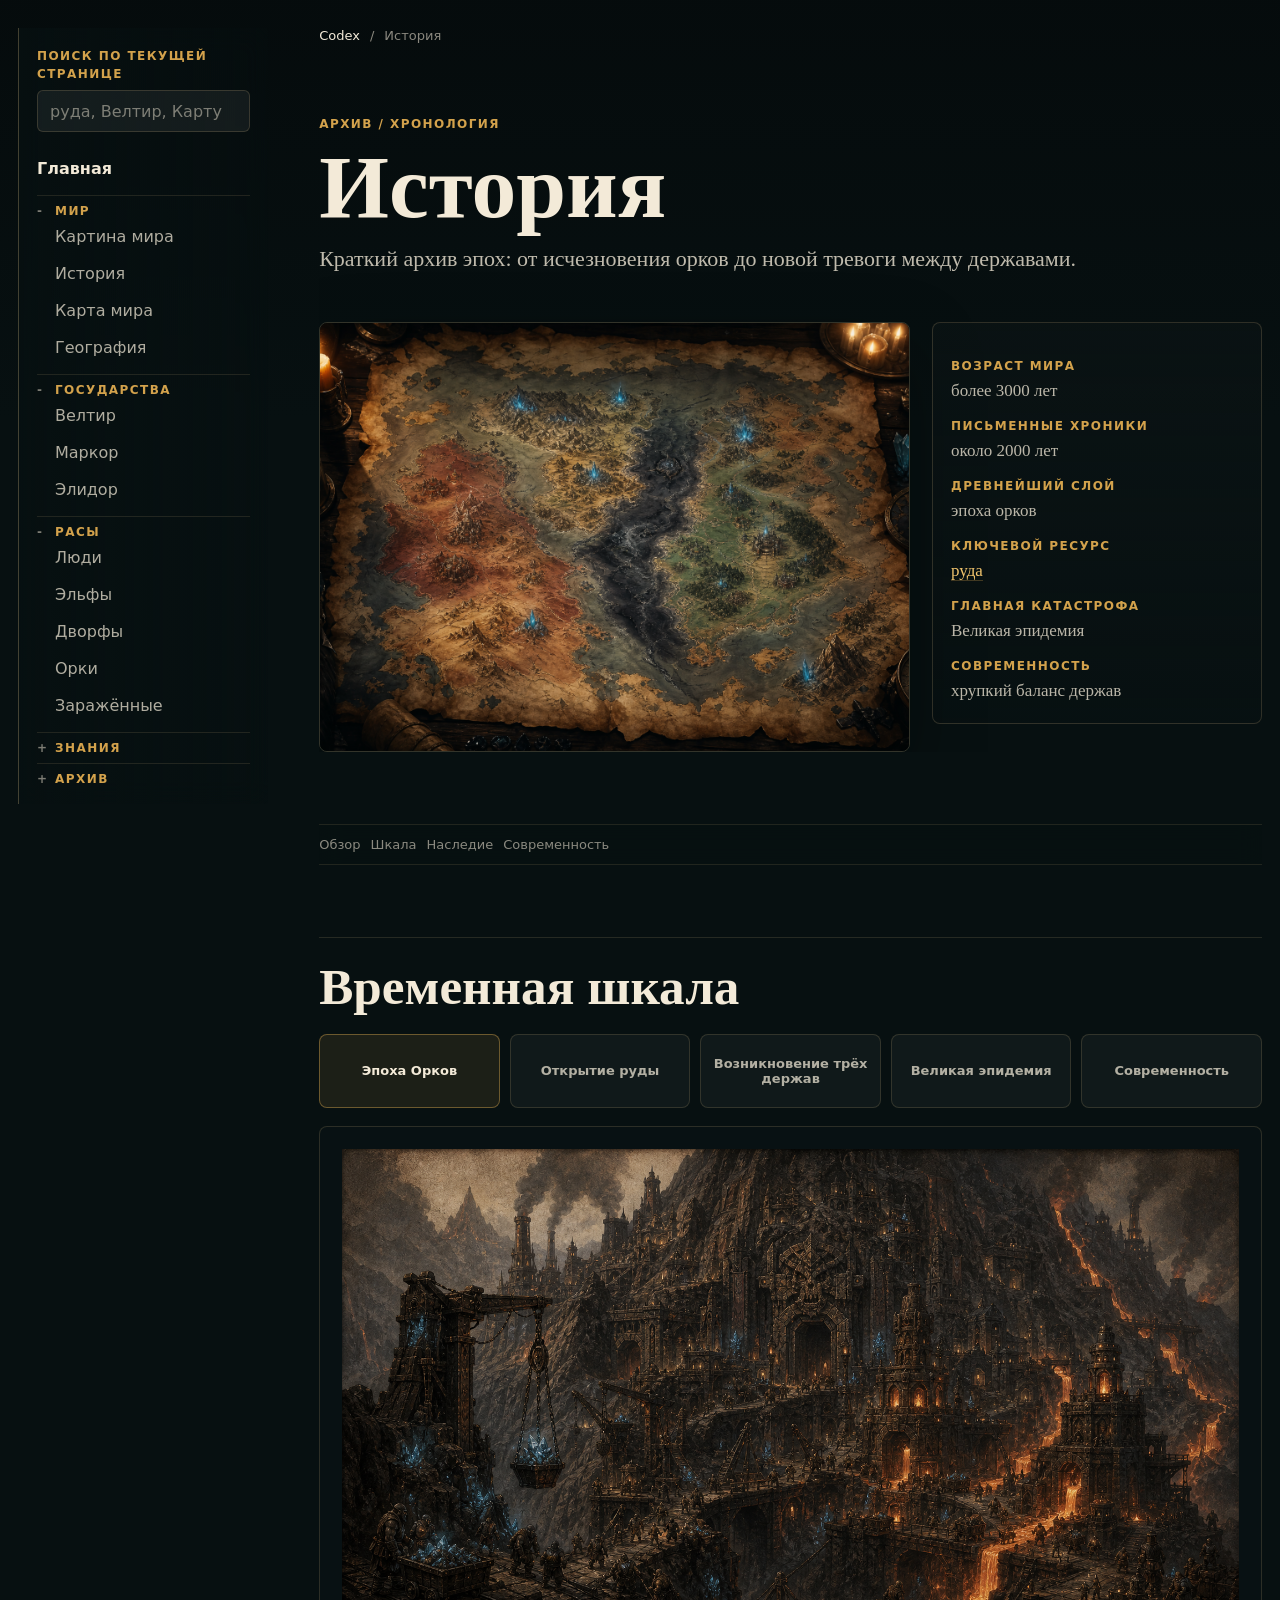
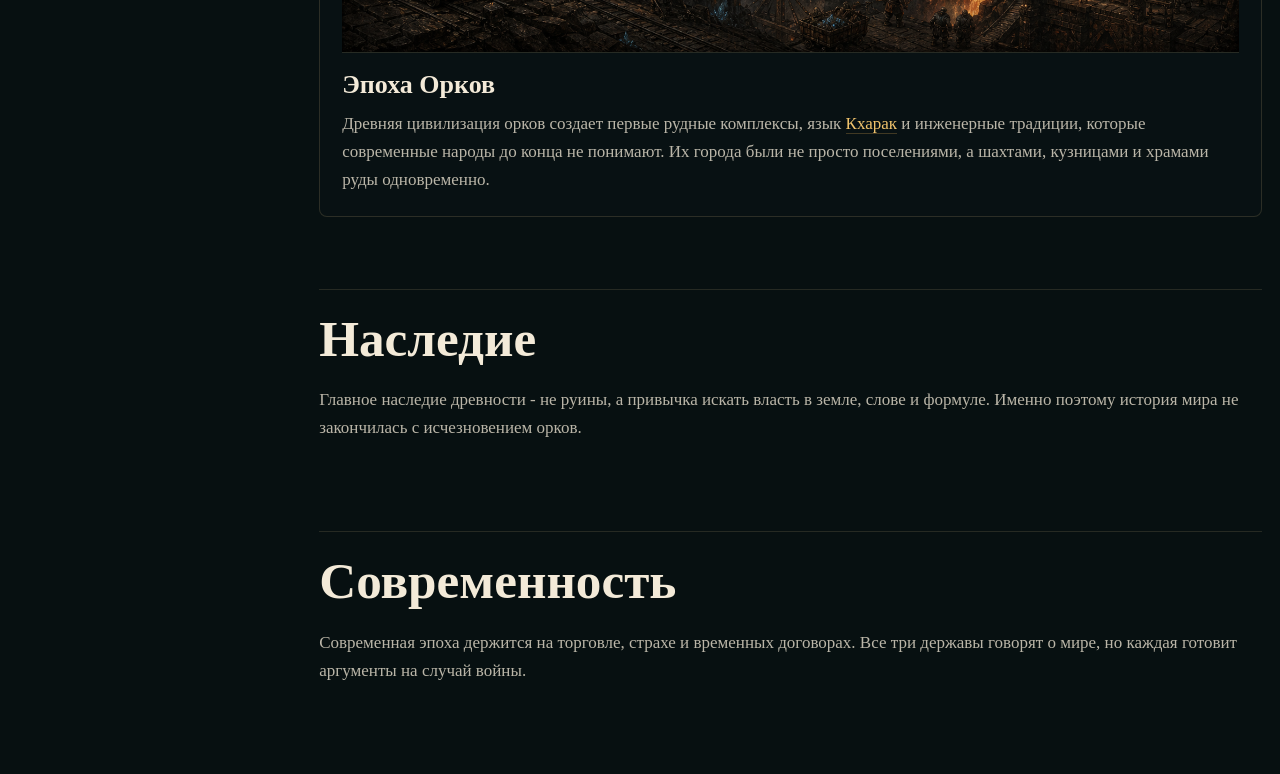
==== commit 9532a224: "123" ====
--- a/history.html
+++ b/history.html
@@ -4,15 +4,9 @@
     <meta charset="utf-8" />
     <meta name="viewport" content="width=device-width, initial-scale=1" />
     <title>История | Основание мира</title>
-    <link rel="stylesheet" href="styles.css?v=10" />
+    <link rel="stylesheet" href="styles.css?v=11" />
   </head>
   <body class="article-page">
-    <header class="article-top" id="top">
-      <nav class="topbar article-topbar" aria-label="Главная навигация">
-        <a class="brand" href="index.html#top" aria-label="Основание мира"><span class="brand-mark"></span><span>Основание мира</span></a>
-        <div class="topbar-actions"><a href="index.html#atlas">Карта</a><a href="state-veltir.html">Державы</a><a href="kharak.html">Кхарак</a><a href="index.html#races">Расы</a></div>
-      </nav>
-    </header>
     <main class="page-layout article-layout">
       <aside class="sidebar" aria-label="Дерево Codex">
   <label class="search-label" for="wikiSearch">Поиск по текущей странице</label>
@@ -64,11 +58,14 @@
           <img src="assets/hero-map.png" alt="История" />
           <aside class='article-facts codex-infobox' aria-label='Сводка'><dl><div><dt>Возраст мира</dt><dd>более 3000 лет</dd></div><div><dt>Письменные хроники</dt><dd>около 2000 лет</dd></div><div><dt>Древнейший слой</dt><dd>эпоха орков</dd></div><div><dt>Ключевой ресурс</dt><dd>руда</dd></div><div><dt>Главная катастрофа</dt><dd>Великая эпидемия</dd></div><div><dt>Современность</dt><dd>хрупкий баланс держав</dd></div></dl></aside>
         </section>
-        <nav class='article-toc' aria-label='Содержание статьи'><a href="#overview">Обзор</a><a href="#timeline">Шкала</a><a href="#legacy">Наследие</a><a href="#modern">Современность</a></nav><section class='section-block codex-section' id='timeline'><h2>Временная шкала</h2><div class="era-timeline" role="list"><button class="era-step is-active" type="button" data-era="era-orcs"><span>Эпоха Орков</span></button><button class="era-step" type="button" data-era="era-ore"><span>Открытие руды</span></button><button class="era-step" type="button" data-era="era-states"><span>Возникновение трёх держав</span></button><button class="era-step" type="button" data-era="era-plague"><span>Великая эпидемия</span></button><button class="era-step" type="button" data-era="era-now"><span>Современность</span></button></div><div class="era-panels"><article id="era-orcs" class="era-panel is-active"><h3>Эпоха Орков</h3><p>Древняя цивилизация орков создает первые рудные комплексы, язык Кхарак и инженерные традиции, которые современные народы до конца не понимают.</p></article><article id="era-ore" class="era-panel"><h3>Открытие руды</h3><p>Руда перестает быть странным минералом и становится источником магии, власти, лечения, оружия и будущих войн.</p></article><article id="era-states" class="era-panel"><h3>Возникновение трёх держав</h3><p>Велтир, Маркор и Элидор превращают разные ответы на один ресурс в три политические философии: порядок, сделка и знание.</p></article><article id="era-plague" class="era-panel"><h3>Великая эпидемия</h3><p>Эксперименты с эссенцией и телом приводят к появлению зараженных и страху перед школами, которые меняют саму природу жизни.</p></article><article id="era-now" class="era-panel"><h3>Современность</h3><p>Мир красив, богат и тревожен. Торговля продолжается, но каждая держава готовится к моменту, когда старый баланс рухнет.</p></article></div></section><section class='section-block codex-section' id='legacy'><h2>Наследие</h2><p>Главное наследие древности - не руины, а привычка искать власть в земле, слове и формуле. Именно поэтому история мира не закончилась с исчезновением орков.</p></section><section class='section-block codex-section' id='modern'><h2>Современность</h2><p>Современная эпоха держится на торговле, страхе и временных договорах. Все три державы говорят о мире, но каждая готовит аргументы на случай войны.</p></section></article>
+        <nav class='article-toc' aria-label='Содержание статьи'><a href="#overview">Обзор</a><a href="#timeline">Шкала</a><a href="#legacy">Наследие</a><a href="#modern">Современность</a></nav><section class='section-block codex-section' id='timeline'><h2>Временная шкала</h2><div class="era-timeline" role="list"><button class="era-step is-active" type="button" data-era="era-orcs"><span>Эпоха Орков</span></button><button class="era-step" type="button" data-era="era-ore"><span>Открытие руды</span></button><button class="era-step" type="button" data-era="era-states"><span>Возникновение трёх держав</span></button><button class="era-step" type="button" data-era="era-plague"><span>Великая эпидемия</span></button><button class="era-step" type="button" data-era="era-now"><span>Современность</span></button></div><div class="era-panels"><article id="era-orcs" class="era-panel is-active"><img class="era-illustration" src="assets/history-orc-city.png" alt="Город орков на вулканической горе" /><div class="era-copy"><h3>Эпоха Орков</h3><p>Древняя цивилизация орков создает первые рудные комплексы, язык Кхарак и инженерные традиции, которые современные народы до конца не понимают. Их города были не просто поселениями, а шахтами, кузницами и храмами руды одновременно.</p></div></article><article id="era-ore" class="era-panel"><img class="era-illustration" src="assets/history-ore-discovery.png" alt="Орк-рабочий добывает светящуюся руду" /><div class="era-copy"><h3>Открытие руды</h3><p>Руда перестает быть странным минералом и становится источником магии, власти, лечения, оружия и будущих войн. Первый удар кирки по светящейся жиле меняет историю сильнее любой коронации.</p></div></article><article id="era-states" class="era-panel"><img class="era-illustration" src="assets/history-three-powers.png?v=2" alt="Триптих тёмных сторон трёх держав" /><div class="era-copy"><h3>Возникновение трёх держав</h3><p>Велтир, Маркор и Элидор превращают разные ответы на один ресурс в три политические философии: порядок, сделка и знание. Велтир отвечает армией и красной дисциплиной, Маркор — войной картелей на рынке, Элидор — холодной иерархией полезности для науки.</p></div></article><article id="era-plague" class="era-panel"><img class="era-illustration" src="assets/history-great-epidemic.png" alt="Дворф превращается в кристалл перед семьёй" /><div class="era-copy"><h3>Великая эпидемия</h3><p>Эксперименты с эссенцией и телом приводят к появлению заражённых и страху перед школами, которые меняют саму природу жизни. Для хроник это катастрофа; для семей — момент, когда близкий человек впервые становится чужим.</p></div></article><article id="era-now" class="era-panel"><img class="era-illustration" src="assets/history-fragile-peace.png" alt="Хрупкий мир между державами" /><div class="era-copy"><h3>Современность</h3><p>Мир красив, богат и тревожен. Торговля продолжается, договоры еще держатся, но каждая держава готовится к моменту, когда старый баланс рухнет.</p></div></article></div></section><section class='section-block codex-section' id='legacy'><h2>Наследие</h2><p>Главное наследие древности - не руины, а привычка искать власть в земле, слове и формуле. Именно поэтому история мира не закончилась с исчезновением орков.</p></section><section class='section-block codex-section' id='modern'><h2>Современность</h2><p>Современная эпоха держится на торговле, страхе и временных договорах. Все три державы говорят о мире, но каждая готовит аргументы на случай войны.</p></section></article>
     </main>
     <a class="back-top" href="#top" aria-label="Наверх">↑</a>
-    <script src="script.js?v=10"></script>
+    <script src="script.js?v=11"></script>
   </body>
 </html>
 
 
+
+
+
--- a/styles.css
+++ b/styles.css
@@ -529,20 +529,6 @@
     linear-gradient(180deg, rgba(5, 11, 12, 0.95), rgba(7, 16, 17, 1) 420px),
     var(--bg);
 }
-
-.article-top {
-  min-height: 86px;
-  position: relative;
-}
-
-.article-topbar {
-  position: fixed;
-  background: linear-gradient(90deg, rgba(7, 16, 17, 0.86), rgba(7, 16, 17, 0.28));
-  backdrop-filter: blur(14px);
-  border-bottom: 1px solid rgba(226, 196, 139, 0.12);
-  padding-bottom: 12px;
-}
-
 .article-layout {
   padding-top: 28px;
 }
@@ -599,7 +585,7 @@
 
 .article-facts {
   position: sticky;
-  top: 104px;
+  top: 18px;
   border-top: 1px solid rgba(226, 196, 139, 0.34);
   padding: 18px 0 0;
   background: linear-gradient(180deg, rgba(12, 20, 21, 0.64), rgba(12, 20, 21, 0.16));
@@ -611,7 +597,7 @@
 
 .article-toc {
   position: sticky;
-  top: 78px;
+  top: 18px;
   z-index: 8;
   padding: 12px 0;
   border-top: 1px solid rgba(226, 196, 139, 0.12);
@@ -844,3 +830,25 @@
     grid-template-columns: 1fr;
   }
 }
+
+.era-panel {
+  overflow: hidden;
+}
+
+.era-illustration {
+  display: block;
+  width: 100%;
+  aspect-ratio: 16 / 9;
+  object-fit: cover;
+  border-bottom: 1px solid rgba(226, 196, 139, 0.14);
+}
+
+.era-copy {
+  padding-top: 18px;
+}
+
+.era-copy p:last-child {
+  margin-bottom: 0;
+}
+
+
